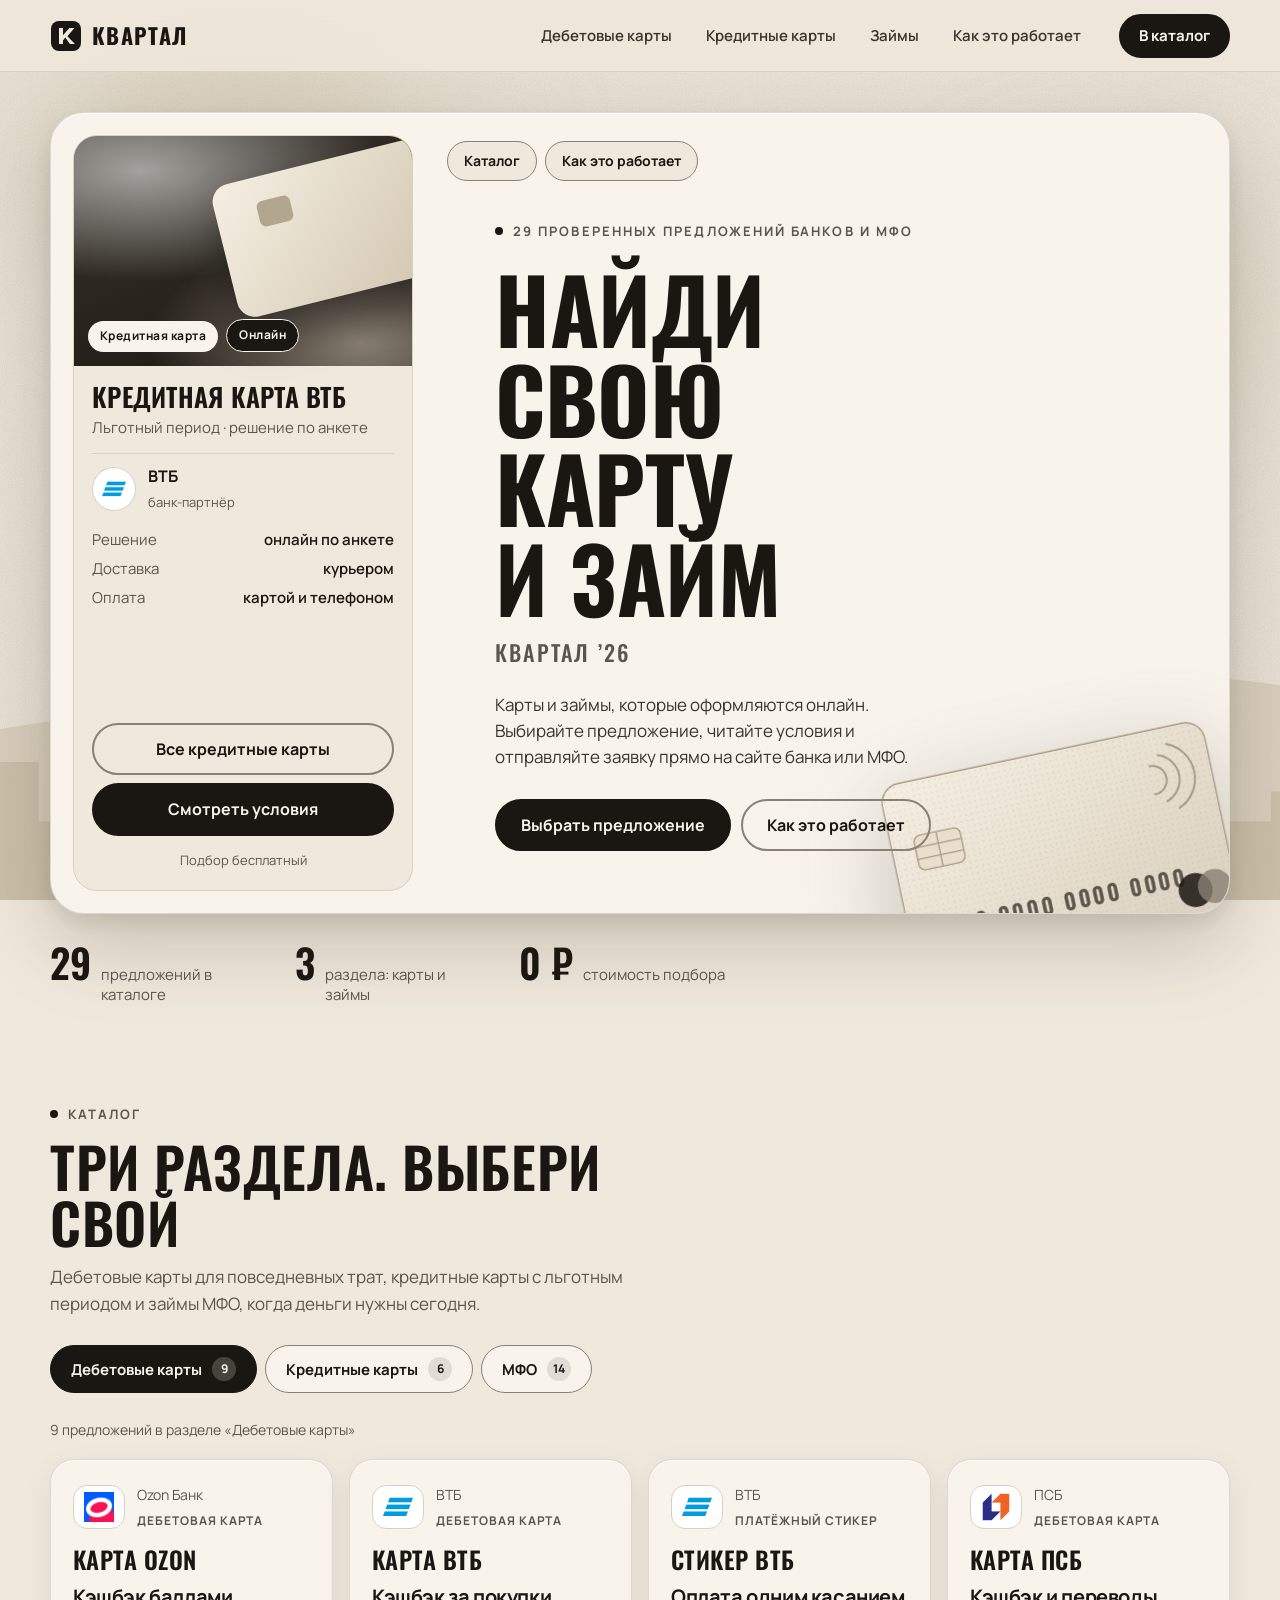
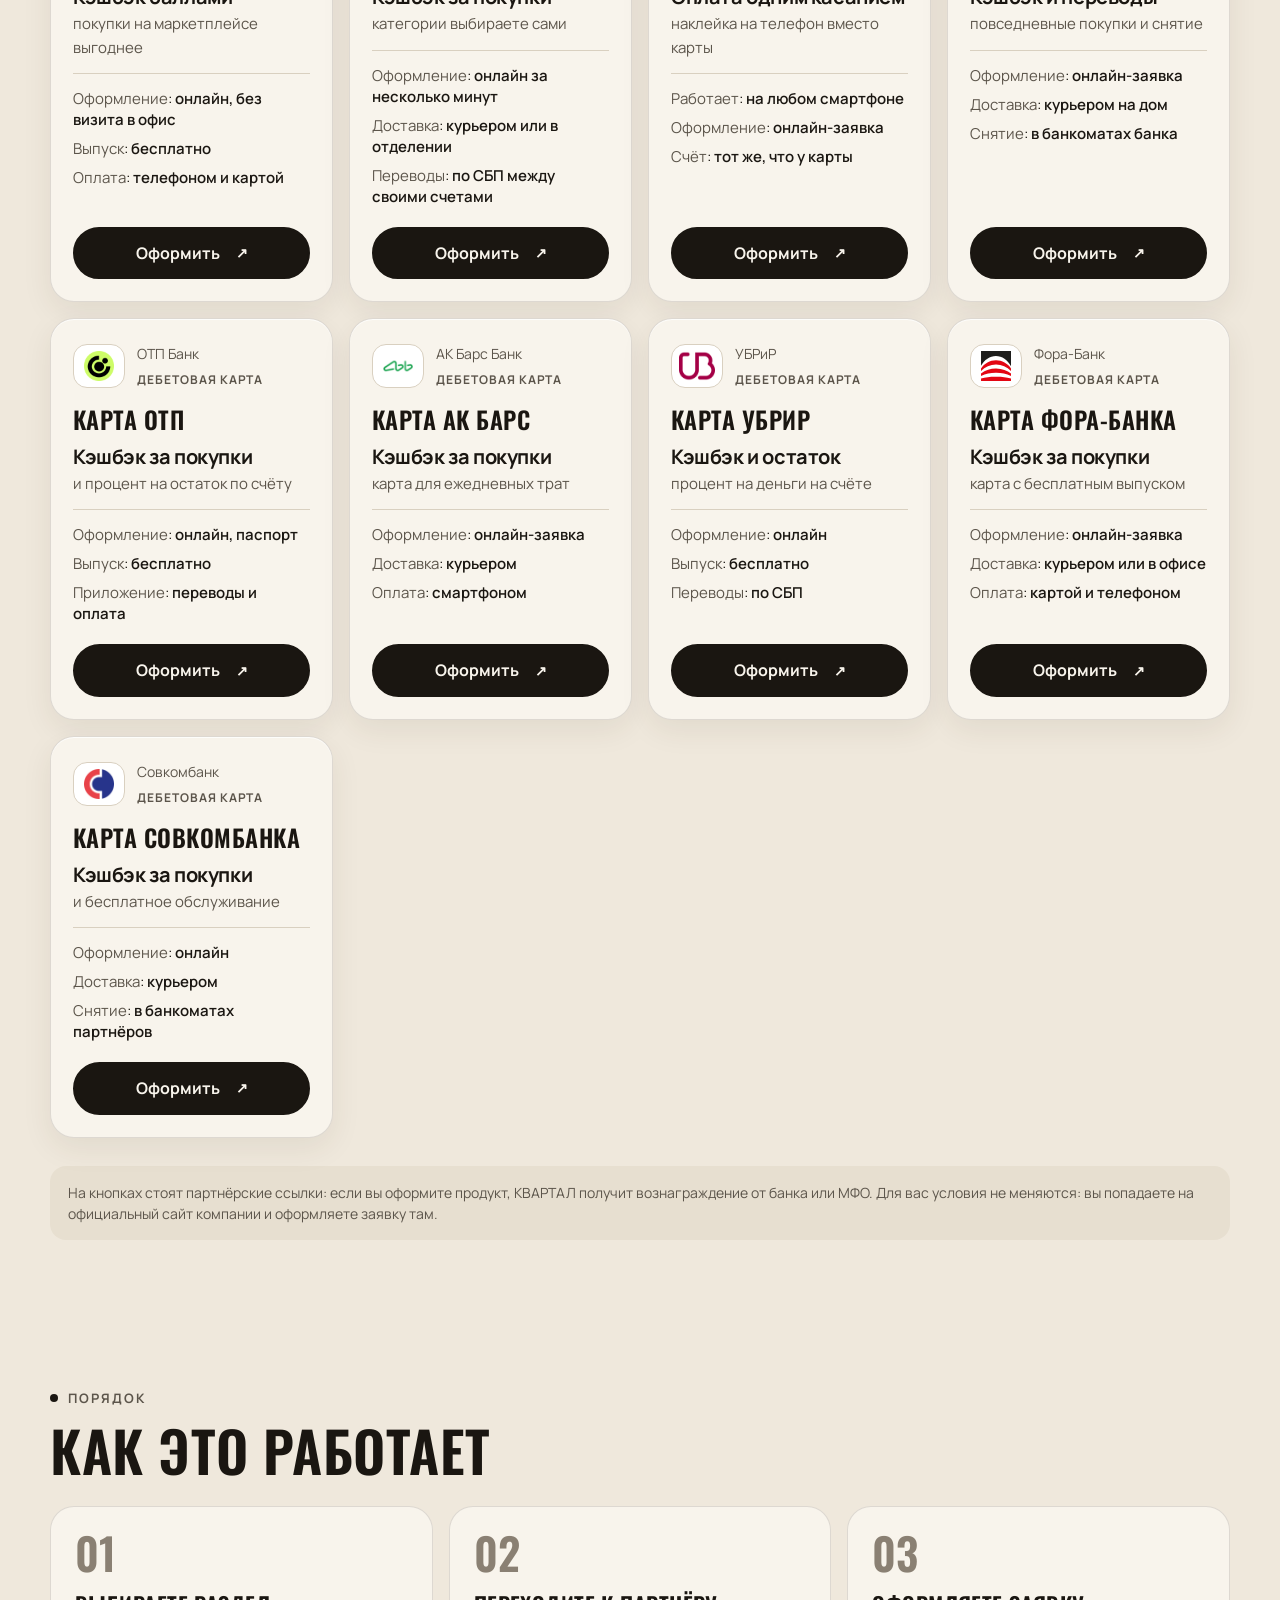
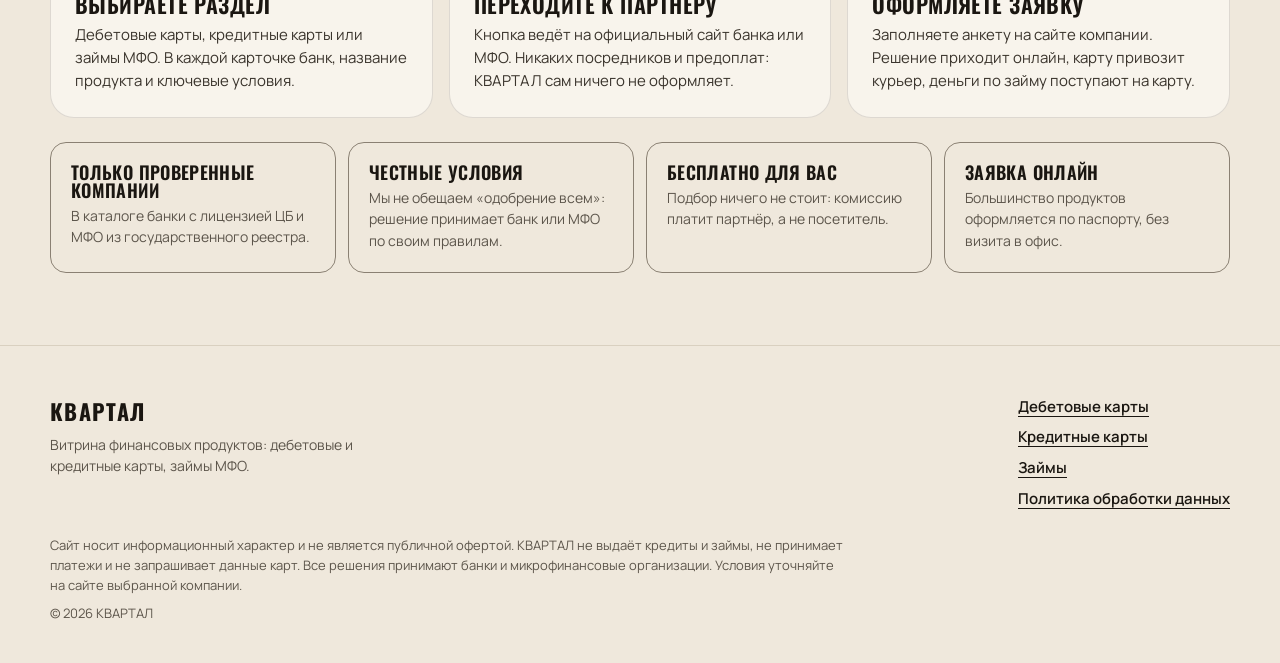
==== index.html @ abfdbe54 "КВАРТАЛ: витрина в бумажном стиле, превью Co-Authored-By: Claude Fable 5.1 <noreply@anthropic.com>" ====
<!DOCTYPE html>
<html lang="ru">
<head>
<meta charset="utf-8">
<meta name="viewport" content="width=device-width, initial-scale=1">
<title>КВАРТАЛ — дебетовые и кредитные карты, займы МФО онлайн</title>
<meta name="description" content="КВАРТАЛ — витрина проверенных предложений банков и МФО: дебетовые и кредитные карты, займы онлайн. Заявка на сайте партнёра за несколько минут.">
<meta name="theme-color" content="#efe8dc">
<link rel="icon" href="favicon.svg" type="image/svg+xml">
<link rel="preconnect" href="https://fonts.googleapis.com">
<link rel="preconnect" href="https://fonts.gstatic.com" crossorigin>
<link rel="stylesheet" href="https://fonts.googleapis.com/css2?family=Oswald:wght@500;600;700&family=Manrope:wght@400;500;600;700&display=swap">
<link rel="stylesheet" href="css/style.css?v=20260922">
</head>
<body>

<a class="skip-link" href="#main">Перейти к каталогу предложений</a>

<!-- Декоративный фон: бумага, размытые пятна туши и силуэт города.
     Для скринридера это ничто — aria-hidden, клики сквозь него. -->
<div class="scene" aria-hidden="true">
  <div class="scene__wash scene__wash--a"></div>
  <div class="scene__wash scene__wash--b"></div>
  <div class="scene__wash scene__wash--c"></div>
  <svg class="scene__city" viewBox="0 0 1600 420" preserveAspectRatio="xMidYMax slice" focusable="false" aria-hidden="true">
    <g class="scene__far">
      <path d="M0 300 C120 230 220 250 330 210 C420 180 470 240 560 220 C650 200 700 150 800 170 C900 190 960 230 1060 200 C1160 170 1230 220 1330 200 C1430 180 1500 230 1600 210 L1600 420 L0 420 Z"/>
    </g>
    <g class="scene__near">
      <path d="M0 420 L0 330 L60 330 L60 300 L110 300 L110 340 L150 340 L150 280 L190 280 L190 340 L240 340 L240 310 L300 310 L300 250 L320 235 L340 250 L340 340 L400 340 L400 320 L470 320 L470 290 L520 290 L520 340 L580 340 L580 270 L600 270 L600 250 L620 250 L620 270 L640 270 L640 340 L700 340 L700 300 L760 300 L760 330 L820 330 L820 220 L850 200 L880 220 L880 330 L940 330 L940 290 L990 290 L990 340 L1050 340 L1050 310 L1110 310 L1110 260 L1150 260 L1150 340 L1210 340 L1210 300 L1280 300 L1280 330 L1340 330 L1340 280 L1360 265 L1380 280 L1380 340 L1440 340 L1440 310 L1500 310 L1500 340 L1560 340 L1560 320 L1600 320 L1600 420 Z"/>
    </g>
    <g class="scene__birds" fill="none" stroke-width="2.5" stroke-linecap="round">
      <path d="M1210 70 q10 -10 20 0 q10 -10 20 0"/>
      <path d="M1260 92 q8 -8 16 0 q8 -8 16 0"/>
      <path d="M1170 110 q7 -7 14 0 q7 -7 14 0"/>
      <path d="M300 80 q9 -9 18 0 q9 -9 18 0"/>
      <path d="M345 100 q7 -7 14 0 q7 -7 14 0"/>
    </g>
  </svg>
</div>

<header class="head">
  <div class="wrap head__in">
    <a class="brand" href="index.html" aria-label="КВАРТАЛ — на главную">
      <span class="brand__mark" aria-hidden="true">
        <svg viewBox="0 0 32 32" width="32" height="32" focusable="false" aria-hidden="true">
          <rect x="1" y="1" width="30" height="30" rx="8" fill="#1a1611"/>
          <path d="M9 8h4v7.2L19.4 8h5l-7 8.2L25 24h-5.1l-4.6-6.4L13 20.4V24H9z" fill="#efe8dc"/>
        </svg>
      </span>
      <span class="brand__word">КВАРТАЛ</span>
    </a>

    <nav class="head__nav" aria-label="Основная навигация">
      <ul role="list">
        <li><a href="#catalog" data-jump="debit">Дебетовые карты</a></li>
        <li><a href="#catalog" data-jump="credit">Кредитные карты</a></li>
        <li><a href="#catalog" data-jump="mfo">Займы</a></li>
        <li><a href="#how">Как это работает</a></li>
      </ul>
    </nav>

    <a class="btn btn--sm head__cta" href="#catalog">В каталог</a>
  </div>
</header>

<main id="main" tabindex="-1">

  <!-- ─────────────────────────── первый экран: «экран устройства» ─────────────────────────── -->
  <section class="hero" aria-labelledby="hero-title">
    <div class="wrap">
      <div class="device">

        <!-- Левая колонка: избранное предложение -->
        <aside class="tile" aria-labelledby="tile-title">
          <div class="tile__art" aria-hidden="true">
            <span class="tile__chip">Кредитная карта</span>
            <span class="tile__chip tile__chip--soft">Онлайн</span>
          </div>
          <div class="tile__body">
            <h2 id="tile-title" class="tile__title">Кредитная карта ВТБ</h2>
            <p class="tile__when">Льготный период · решение по анкете</p>

            <div class="tile__who">
              <span class="tile__logo"><img src="img/logos/vtb.png" alt="" width="36" height="28"></span>
              <span><span class="tile__name">ВТБ</span><br><span class="tile__role">банк-партнёр</span></span>
            </div>

            <dl class="tile__meta">
              <div><dt>Решение</dt><dd>онлайн по анкете</dd></div>
              <div><dt>Доставка</dt><dd>курьером</dd></div>
              <div><dt>Оплата</dt><dd>картой и телефоном</dd></div>
            </dl>

            <p class="tile__act">
              <a class="btn btn--ghost btn--block" href="#catalog" data-jump="credit">Все кредитные карты</a>
              <a class="btn btn--block" href="#catalog" data-jump="credit">Смотреть условия <span class="vh">кредитной карты ВТБ в каталоге</span></a>
            </p>
            <p class="tile__free">Подбор бесплатный</p>
          </div>
        </aside>

        <!-- Правая часть: заголовок и кнопки -->
        <div class="stage">
          <nav class="pills" aria-label="Разделы">
            <ul role="list">
              <li><a class="pill" href="#catalog">Каталог</a></li>
              <li><a class="pill" href="#how">Как это работает</a></li>
            </ul>
          </nav>

          <div class="stage__text">
            <p class="eyebrow"><span class="dot" aria-hidden="true"></span>29 проверенных предложений банков и МФО</p>
            <h1 id="hero-title">Найди свою<br>карту<br>и займ</h1>
            <p class="stage__brand" aria-hidden="true">КВАРТАЛ&nbsp;’26</p>
            <p class="stage__lead">Карты и займы, которые оформляются онлайн. Выбирайте предложение,
               читайте условия и отправляйте заявку прямо на сайте банка или МФО.</p>
            <p class="stage__act">
              <a class="btn" href="#catalog">Выбрать предложение</a>
              <a class="btn btn--ghost" href="#how">Как это работает</a>
            </p>
          </div>

          <!-- Большая карта, как мяч на референсе: чисто декорация -->
          <svg class="stage__card" viewBox="0 0 520 330" focusable="false" aria-hidden="true">
            <defs>
              <linearGradient id="cg" x1="0" y1="0" x2="1" y2="1">
                <stop offset="0" stop-color="#f6efe2"/>
                <stop offset="1" stop-color="#d9cfbd"/>
              </linearGradient>
              <pattern id="dots" width="9" height="9" patternUnits="userSpaceOnUse">
                <circle cx="4.5" cy="4.5" r="1.05" fill="#b3a68e" opacity=".55"/>
              </pattern>
            </defs>
            <rect x="8" y="8" width="504" height="314" rx="30" fill="url(#cg)" stroke="#a89b85" stroke-width="2"/>
            <rect x="8" y="8" width="504" height="314" rx="30" fill="url(#dots)"/>
            <rect x="44" y="92" width="72" height="54" rx="10" fill="#e9dfcc" stroke="#a89b85" stroke-width="2"/>
            <path d="M44 110h72M44 128h72M80 92v54" stroke="#a89b85" stroke-width="2"/>
            <path d="M420 62 a22 22 0 0 1 0 44 M436 48 a38 38 0 0 1 0 72 M452 34 a54 54 0 0 1 0 100" fill="none" stroke="#a89b85" stroke-width="3" stroke-linecap="round"/>
            <text x="44" y="252" font-family="Oswald, Impact, sans-serif" font-weight="600" font-size="34" letter-spacing="4" fill="#5c554b">0000  0000  0000  0000</text>
            <text x="44" y="292" font-family="Manrope, Arial, sans-serif" font-weight="600" font-size="15" letter-spacing="3" fill="#7a6f5e">КВАРТАЛ · 2026</text>
            <circle cx="450" cy="262" r="26" fill="#1a1611" opacity=".85"/>
            <circle cx="480" cy="262" r="26" fill="#8a8073" opacity=".8"/>
          </svg>
        </div>
      </div>

      <ul class="hero__stats" role="list">
        <li><b>29</b><span>предложений в каталоге</span></li>
        <li><b>3</b><span>раздела: карты и займы</span></li>
        <li><b>0 ₽</b><span>стоимость подбора</span></li>
      </ul>
    </div>
  </section>

  <!-- ─────────────────────────── каталог ─────────────────────────── -->
  <section class="catalog" id="catalog" aria-labelledby="catalog-title" tabindex="-1">
    <div class="wrap">
      <div class="sec-head">
        <p class="eyebrow"><span class="dot" aria-hidden="true"></span>Каталог</p>
        <h2 id="catalog-title">Три раздела. Выбери свой</h2>
        <p class="sec-head__lead">Дебетовые карты для повседневных трат, кредитные карты
           с льготным периодом и займы МФО, когда деньги нужны сегодня.</p>
      </div>

      <!-- Вкладки и панели рисует js/catalog.js из data.js. -->
      <div class="tabs" id="tabs" role="tablist" aria-label="Категории предложений"></div>
      <div id="panels"></div>

      <p class="disclosure">На кнопках стоят партнёрские ссылки: если вы оформите продукт,
         КВАРТАЛ получит вознаграждение от банка или МФО. Для вас условия не меняются:
         вы попадаете на официальный сайт компании и оформляете заявку там.</p>
    </div>
  </section>

  <!-- ─────────────────────────── как это работает ─────────────────────────── -->
  <section class="how" id="how" aria-labelledby="how-title">
    <div class="wrap">
      <div class="sec-head">
        <p class="eyebrow"><span class="dot" aria-hidden="true"></span>Порядок</p>
        <h2 id="how-title">Как это работает</h2>
      </div>

      <ol class="steps" role="list">
        <li class="step">
          <span class="step__n" aria-hidden="true">01</span>
          <h3>Выбираете раздел</h3>
          <p>Дебетовые карты, кредитные карты или займы МФО. В каждой карточке банк,
             название продукта и ключевые условия.</p>
        </li>
        <li class="step">
          <span class="step__n" aria-hidden="true">02</span>
          <h3>Переходите к партнёру</h3>
          <p>Кнопка ведёт на официальный сайт банка или МФО. Никаких посредников
             и предоплат: КВАРТАЛ сам ничего не оформляет.</p>
        </li>
        <li class="step">
          <span class="step__n" aria-hidden="true">03</span>
          <h3>Оформляете заявку</h3>
          <p>Заполняете анкету на сайте компании. Решение приходит онлайн,
             карту привозит курьер, деньги по займу поступают на карту.</p>
        </li>
      </ol>

      <ul class="pluses" role="list">
        <li class="plus">
          <h3>Только проверенные компании</h3>
          <p>В каталоге банки с лицензией ЦБ и МФО из государственного реестра.</p>
        </li>
        <li class="plus">
          <h3>Честные условия</h3>
          <p>Мы не обещаем «одобрение всем»: решение принимает банк или МФО по своим правилам.</p>
        </li>
        <li class="plus">
          <h3>Бесплатно для вас</h3>
          <p>Подбор ничего не стоит: комиссию платит партнёр, а не посетитель.</p>
        </li>
        <li class="plus">
          <h3>Заявка онлайн</h3>
          <p>Большинство продуктов оформляется по паспорту, без визита в офис.</p>
        </li>
      </ul>
    </div>
  </section>

</main>

<footer class="foot">
  <div class="wrap foot__in">
    <div class="foot__brand">
      <span class="brand__word">КВАРТАЛ</span>
      <p>Витрина финансовых продуктов: дебетовые и кредитные карты, займы МФО.</p>
    </div>

    <nav class="foot__nav" aria-label="Разделы сайта">
      <ul role="list">
        <li><a href="#catalog" data-jump="debit">Дебетовые карты</a></li>
        <li><a href="#catalog" data-jump="credit">Кредитные карты</a></li>
        <li><a href="#catalog" data-jump="mfo">Займы</a></li>
        <li><a href="privacy.html">Политика обработки данных</a></li>
      </ul>
    </nav>

    <p class="foot__legal">Сайт носит информационный характер и не является публичной офертой.
       КВАРТАЛ не выдаёт кредиты и займы, не принимает платежи и не запрашивает
       данные карт. Все решения принимают банки и микрофинансовые организации.
       Условия уточняйте на сайте выбранной компании.
       <span class="foot__year">© <span id="year">2026</span> КВАРТАЛ</span></p>
  </div>
</footer>

<script src="data.php"></script>
<script>if(typeof OFFERS==="undefined"){document.write('<script src="data.js?v=20260922"><\/script>');}</script>
<script src="js/catalog.js?v=20260922"></script>
<script src="js/app.js?v=20260922"></script>
</body>
</html>
---- css/style.css ----
/* ═══════════════════════════════════════════════════════════════════════
   КВАРТАЛ — витрина финансовых продуктов в «бумажном» стиле.

   Идея: тёплая бумага, размытые пятна туши и силуэт города на фоне, а
   поверх — светлый «экран устройства» с крупным плакатным заголовком.
   Цвета только двух семейств: тушь (--ink) и бумага (--paper). Все
   вторичные тексты не светлее --ink-2 (6,0:1 на бумаге), рамки и
   контуры не светлее --line-strong (3,2:1).
   ═══════════════════════════════════════════════════════════════════════ */

:root {
  --paper:       #efe8dc;   /* фон страницы */
  --paper-2:     #f8f4ec;   /* экран устройства, карточки */
  --paper-3:     #e7dfd0;   /* подложки, невыбранные вкладки */
  --ink:         #1a1611;   /* текст и заливка кнопок, 14,8:1 */
  --ink-2:       #5c554b;   /* вторичный текст, 6,0:1 на бумаге */
  --ink-3:       #3a342c;   /* текст на светлой подложке экрана */
  --line:        #d9d0c0;   /* тонкие декоративные линии */
  --line-strong: #8a8073;   /* рамки элементов управления, 3,2:1 */
  --wash:        #b8a98d;   /* цвет туши для фона */
  --focus:       #1a1611;

  --r-xl: 34px;
  --r-lg: 24px;
  --r-md: 16px;
  --r-pill: 999px;

  --head-h: 72px;

  --sans: "Manrope", -apple-system, BlinkMacSystemFont, "Segoe UI", Arial, sans-serif;
  --head: "Oswald", "Arial Narrow", Impact, sans-serif;
}

*, *::before, *::after { box-sizing: border-box; }
[hidden] { display: none !important; }

html { scroll-behavior: smooth; -webkit-text-size-adjust: 100%; }

body {
  margin: 0;
  font-family: var(--sans);
  font-size: 16px;
  line-height: 1.55;
  color: var(--ink);
  background: var(--paper);
  overflow-x: hidden;
}

h1, h2, h3, p, ul, ol, dl { margin: 0; }
img { display: block; max-width: 100%; }
a { color: inherit; }

h1, h2, h3 { font-family: var(--head); text-transform: uppercase; line-height: 1; }
h2 { font-size: clamp(34px, 5vw, 56px); font-weight: 600; letter-spacing: .01em; }
h3 { font-size: 22px; font-weight: 600; letter-spacing: .02em; }

.wrap { width: min(1180px, 100% - 32px); margin-inline: auto; }

/* ── служебное ────────────────────────────────────────────────────── */
.vh {
  position: absolute !important; width: 1px; height: 1px; margin: -1px;
  padding: 0; overflow: hidden; clip: rect(0 0 0 0); white-space: nowrap; border: 0;
}
.skip-link {
  position: fixed; top: -100px; left: 16px; z-index: 100;
  padding: 12px 18px; background: var(--ink); color: var(--paper);
  border-radius: var(--r-md); font-weight: 600; text-decoration: none;
}
.skip-link:focus { top: 12px; }

:focus-visible { outline: 3px solid var(--focus); outline-offset: 3px; }
#main:focus, #catalog:focus { outline: none; }

/* ── фон: бумага, тушь, город ───────────────────────────────────── */
.scene {
  position: fixed; inset: 0; z-index: -1; pointer-events: none; overflow: hidden;
  background:
    /* зерно бумаги */
    url("data:image/svg+xml,%3Csvg xmlns='http://www.w3.org/2000/svg' width='180' height='180'%3E%3Cfilter id='n'%3E%3CfeTurbulence type='fractalNoise' baseFrequency='.9' numOctaves='2' stitchTiles='stitch'/%3E%3CfeColorMatrix values='0 0 0 0 .3 0 0 0 0 .25 0 0 0 0 .18 0 0 0 .18 0'/%3E%3C/filter%3E%3Crect width='100%25' height='100%25' filter='url(%23n)'/%3E%3C/svg%3E"),
    var(--paper);
}
.scene__wash {
  position: absolute; border-radius: 50%; filter: blur(70px); opacity: .5;
  background: radial-gradient(closest-side, var(--wash), transparent 72%);
}
.scene__wash--a { width: 62vw; height: 40vw; left: -12vw; top: -8vw; }
.scene__wash--b { width: 46vw; height: 36vw; right: -10vw; top: 6vw; opacity: .42; }
.scene__wash--c { width: 70vw; height: 30vw; left: 20vw; bottom: -4vw; opacity: .36; }
.scene__city { position: absolute; left: 0; right: 0; bottom: 0; width: 100%; height: 46vh; min-height: 260px; }
.scene__far  { fill: #d3c8b4; opacity: .75; }
.scene__near { fill: #bfb39c; opacity: .55; }
.scene__birds { stroke: #8a7f6c; opacity: .8; }

/* ── шапка ─────────────────────────────────────────────────────────── */
.head {
  position: sticky; top: 0; z-index: 20; height: var(--head-h);
  background: rgba(239, 232, 220, .82);
  backdrop-filter: blur(14px); -webkit-backdrop-filter: blur(14px);
  border-bottom: 1px solid var(--line);
}
.head__in { height: 100%; display: flex; align-items: center; gap: 24px; }
.brand { display: inline-flex; align-items: center; gap: 10px; text-decoration: none; }
.brand__mark svg { display: block; }
.brand__word { font-family: var(--head); font-weight: 700; font-size: 22px; letter-spacing: .06em; text-transform: uppercase; }

.head__nav { margin-left: auto; }
.head__nav ul { list-style: none; margin: 0; padding: 0; display: flex; gap: 6px; }
.head__nav a {
  display: inline-block; padding: 10px 14px; min-height: 44px;
  text-decoration: none; font-weight: 600; font-size: 15px; color: var(--ink-3);
  border-radius: var(--r-pill);
}
.head__nav a:hover { color: var(--ink); background: rgba(26, 22, 17, .07); text-decoration: underline; text-underline-offset: 4px; }
@media (max-width: 900px) { .head__nav { display: none; } }

/* ── кнопки ────────────────────────────────────────────────────────── */
.btn {
  display: inline-flex; align-items: center; justify-content: center; gap: 8px;
  min-height: 52px; padding: 12px 24px; border-radius: var(--r-pill);
  background: var(--ink); color: var(--paper-2); border: 2px solid var(--ink);
  font: inherit; font-weight: 700; font-size: 16px; text-decoration: none; cursor: pointer;
  transition: transform .15s ease, background .15s ease;
}
.btn:hover { background: #2c261e; transform: translateY(-1px); }
.btn:active { transform: none; }
.btn--sm { min-height: 44px; padding: 8px 18px; font-size: 15px; }
.btn--ghost { background: transparent; color: var(--ink); border-color: var(--line-strong); }
.btn--ghost:hover { background: rgba(26, 22, 17, .07); border-color: var(--ink); }
.btn--block { width: 100%; }
.head__cta { margin-left: auto; }
@media (min-width: 901px) { .head__cta { margin-left: 0; } }
.ext { font-size: .9em; }

/* ── бирки ─────────────────────────────────────────────────────────── */
.eyebrow {
  display: inline-flex; align-items: center; gap: 10px;
  font-size: 13px; font-weight: 700; letter-spacing: .16em; text-transform: uppercase; color: var(--ink-2);
}
.dot { width: 8px; height: 8px; border-radius: 50%; background: var(--ink); }

/* ── первый экран ──────────────────────────────────────────────────── */
.hero { padding: 40px 0 24px; }

.device {
  position: relative;
  display: grid; grid-template-columns: minmax(280px, 340px) 1fr; gap: 28px;
  padding: 22px; border-radius: var(--r-xl);
  background: var(--paper-2);
  border: 1px solid rgba(26, 22, 17, .12);
  box-shadow:
    0 1px 0 rgba(255, 255, 255, .8) inset,
    0 30px 80px rgba(60, 48, 30, .22),
    0 8px 20px rgba(60, 48, 30, .10);
  overflow: hidden;
}

/* избранное предложение */
.tile {
  display: flex; flex-direction: column;
  border-radius: var(--r-lg); overflow: hidden;
  background: var(--paper); border: 1px solid var(--line);
}
.tile__art {
  position: relative; min-height: 230px; padding: 14px;
  display: flex; align-items: flex-end; gap: 8px; flex-wrap: wrap;
  background:
    radial-gradient(120% 80% at 20% 15%, rgba(255, 255, 255, .55), transparent 60%),
    radial-gradient(90% 70% at 85% 90%, #8a8073, transparent 70%),
    linear-gradient(160deg, #3a342c, #1a1611);
}
.tile__art::before {
  /* стилизованная карта под углом */
  content: ""; position: absolute; right: -30px; top: 24px; width: 220px; height: 136px;
  border-radius: 18px; transform: rotate(-14deg);
  background: linear-gradient(135deg, #f6efe2, #cfc4ae);
  box-shadow: 0 24px 40px rgba(0, 0, 0, .35);
}
.tile__art::after {
  content: ""; position: absolute; right: 120px; top: 62px; width: 34px; height: 26px;
  border-radius: 6px; transform: rotate(-14deg); background: #b3a68e;
}
.tile__chip {
  position: relative; z-index: 1;
  padding: 6px 12px; border-radius: var(--r-pill);
  background: var(--paper-2); color: var(--ink); font-size: 12px; font-weight: 700; letter-spacing: .04em;
}
.tile__chip--soft { background: var(--ink); color: var(--paper-2); border: 1px solid var(--paper-2); }

.tile__body { display: flex; flex-direction: column; gap: 14px; padding: 18px 18px 20px; flex: 1; }
.tile__title { font-size: 26px; font-weight: 600; letter-spacing: .01em; }
.tile__when { color: var(--ink-2); font-size: 15px; margin-top: -8px; }
.tile__who { display: flex; align-items: center; gap: 12px; padding-top: 10px; border-top: 1px solid var(--line); }
.tile__logo {
  display: inline-flex; align-items: center; justify-content: center;
  width: 44px; height: 44px; border-radius: 50%; background: #fff; border: 1px solid var(--line);
}
.tile__logo img { max-width: 30px; max-height: 24px; object-fit: contain; }
.tile__name { font-weight: 700; }
.tile__role { color: var(--ink-2); font-size: 13px; }
.tile__meta { display: grid; gap: 6px; font-size: 15px; }
.tile__meta div { display: flex; gap: 10px; justify-content: space-between; }
.tile__meta dt { color: var(--ink-2); }
.tile__meta dd { margin: 0; font-weight: 600; text-align: right; }
.tile__act { display: grid; gap: 8px; margin-top: auto; }
.tile__free { text-align: center; font-size: 13px; color: var(--ink-2); }

/* сцена справа */
.stage { position: relative; display: flex; flex-direction: column; min-height: 520px; padding: 6px 6px 0; }
.pills ul { list-style: none; margin: 0; padding: 0; display: flex; gap: 8px; flex-wrap: wrap; }
.pill {
  display: inline-flex; align-items: center; min-height: 40px; padding: 8px 16px;
  border-radius: var(--r-pill); border: 1px solid var(--line-strong);
  background: var(--paper); text-decoration: none; font-size: 14px; font-weight: 700; color: var(--ink);
}
.pill:hover { background: var(--ink); color: var(--paper-2); border-color: var(--ink); }

.stage__text { position: relative; z-index: 2; max-width: 560px; padding: 36px 0 40px clamp(0px, 4vw, 48px); }
.stage__text .eyebrow { margin-bottom: 22px; }
h1 {
  font-size: clamp(52px, 7vw, 96px); font-weight: 700; letter-spacing: -.005em; line-height: 1;
  overflow-wrap: anywhere;
}
.stage__brand { margin-top: 14px; font-family: var(--head); font-weight: 500; font-size: 22px; letter-spacing: .1em; color: var(--ink-2); }
.stage__lead { margin-top: 22px; max-width: 440px; color: var(--ink-3); font-size: 17px; }
.stage__act { display: flex; gap: 10px; flex-wrap: wrap; margin-top: 28px; }

.stage__card {
  position: absolute; z-index: 1; right: -24px; bottom: -70px;
  width: clamp(340px, 44%, 520px); height: auto;
  transform: rotate(-12deg);
  filter: drop-shadow(0 30px 50px rgba(60, 48, 30, .28));
}

/* цифры под экраном */
.hero__stats { list-style: none; margin: 28px 0 0; padding: 0; display: flex; gap: 28px 44px; flex-wrap: wrap; }
.hero__stats li { display: flex; align-items: baseline; gap: 10px; }
.hero__stats b { font-family: var(--head); font-size: 40px; font-weight: 600; line-height: 1; }
.hero__stats span { color: var(--ink-2); font-size: 15px; max-width: 150px; line-height: 1.3; }

@media (max-width: 960px) {
  .device { grid-template-columns: 1fr; padding: 16px; }
  .tile { order: 2; }
  .stage { min-height: 0; padding-bottom: 36px; }
  .stage__text { padding-left: 0; padding-top: 24px; }
  .stage__card { position: relative; right: auto; bottom: auto; margin: 28px -10px -60px auto; width: 78%; }
}
@media (max-width: 560px) {
  .hero { padding-top: 20px; }
  .stage__act .btn { width: 100%; }
}

/* ── секции ────────────────────────────────────────────────────────── */
.sec-head { max-width: 640px; margin-bottom: 28px; }
.sec-head .eyebrow { margin-bottom: 14px; }
.sec-head__lead { margin-top: 14px; color: var(--ink-2); font-size: 17px; }

.catalog, .how { padding: 72px 0; scroll-margin-top: var(--head-h); }
#catalog { position: relative; }

/* ── вкладки ───────────────────────────────────────────────────────── */
.tabs { display: flex; gap: 8px; flex-wrap: wrap; margin-bottom: 26px; }
.tab {
  display: inline-flex; align-items: center; gap: 10px; min-height: 48px; padding: 10px 20px;
  border-radius: var(--r-pill); border: 1px solid var(--line-strong);
  background: var(--paper-2); color: var(--ink); font: inherit; font-weight: 700; font-size: 15px; cursor: pointer;
}
.tab:hover { background: var(--paper-3); }
.tab[aria-selected="true"] { background: var(--ink); color: var(--paper-2); border-color: var(--ink); }
.tab__n {
  display: inline-flex; align-items: center; justify-content: center; min-width: 24px; height: 24px; padding: 0 6px;
  border-radius: var(--r-pill); font-size: 12px; background: rgba(26, 22, 17, .1);
}
.tab[aria-selected="true"] .tab__n { background: rgba(248, 244, 236, .2); }
.panel__count { color: var(--ink-2); font-size: 14px; margin-bottom: 18px; }

/* ── карточки ──────────────────────────────────────────────────────── */
.cards { list-style: none; margin: 0; padding: 0; display: grid; gap: 16px; grid-template-columns: repeat(auto-fill, minmax(270px, 1fr)); }
.card {
  position: relative; display: flex; flex-direction: column;
  padding: 22px; border-radius: var(--r-lg);
  background: var(--paper-2); border: 1px solid rgba(26, 22, 17, .12);
  box-shadow: 0 1px 0 rgba(255, 255, 255, .8) inset, 0 10px 30px rgba(60, 48, 30, .08);
  transition: transform .18s ease, box-shadow .18s ease;
}
.card:hover { transform: translateY(-3px); box-shadow: 0 18px 40px rgba(60, 48, 30, .16); }
.card:focus-within { box-shadow: 0 0 0 3px var(--focus); }

.card__top { display: flex; align-items: center; gap: 12px; margin-bottom: 16px; }
.card__logo {
  display: inline-flex; align-items: center; justify-content: center; flex: none;
  width: 52px; height: 44px; border-radius: 14px; background: #fff; border: 1px solid var(--line);
}
.card__logo img { max-width: 38px; max-height: 30px; object-fit: contain; }
.card__logo--text { color: #fff; font-weight: 700; font-size: 17px; border: 0; }
.card__partner { font-size: 14px; color: var(--ink-2); }
.card__tag { font-size: 12px; font-weight: 700; letter-spacing: .08em; text-transform: uppercase; color: var(--ink-2); }
.card h3 { margin-bottom: 10px; font-size: 24px; }
.card__headline { font-size: 20px; font-weight: 700; letter-spacing: -.02em; }
.card__note { color: var(--ink-2); font-size: 15px; margin-bottom: 14px; }

.specs { list-style: none; margin: 0 0 20px; padding: 14px 0 0; border-top: 1px solid var(--line); display: grid; gap: 8px; }
.specs li { font-size: 15px; line-height: 1.4; }
.specs__k { color: var(--ink-2); }
.specs b { font-weight: 600; color: var(--ink); }

.card__go { margin-top: auto; }
.card__go .btn { width: 100%; }
.card__go .btn::after { content: ""; position: absolute; inset: 0; border-radius: var(--r-lg); }
.card__go .btn:focus-visible::after { display: none; }

.empty, .disclosure {
  color: var(--ink-2); font-size: 14px; line-height: 1.5;
  padding: 16px 18px; border-radius: var(--r-md); background: var(--paper-3);
}
.disclosure { margin-top: 28px; }

/* ── как это работает ──────────────────────────────────────────────── */
.steps { list-style: none; margin: 0 0 24px; padding: 0; display: grid; gap: 16px; grid-template-columns: repeat(auto-fit, minmax(240px, 1fr)); }
.step {
  padding: 24px; border-radius: var(--r-lg); background: var(--paper-2); border: 1px solid rgba(26, 22, 17, .12);
}
.step__n { display: block; font-family: var(--head); font-size: 44px; font-weight: 600; line-height: 1; color: var(--line-strong); margin-bottom: 18px; }
.step h3 { margin-bottom: 8px; }
.step p { color: var(--ink-3); font-size: 15px; }

.pluses { list-style: none; margin: 0; padding: 0; display: grid; gap: 12px; grid-template-columns: repeat(auto-fit, minmax(220px, 1fr)); }
.plus { padding: 20px; border-radius: var(--r-md); border: 1px solid var(--line-strong); }
.plus h3 { font-size: 18px; margin-bottom: 6px; }
.plus p { color: var(--ink-2); font-size: 14px; }

/* ── подвал ────────────────────────────────────────────────────────── */
.foot { padding: 48px 0 40px; border-top: 1px solid var(--line); background: rgba(239, 232, 220, .7); }
.foot__in { display: grid; gap: 24px 40px; grid-template-columns: 1fr auto; }
.foot__brand p { color: var(--ink-2); font-size: 14px; margin-top: 6px; max-width: 360px; }
.foot__nav ul { list-style: none; margin: 0; padding: 0; display: grid; gap: 6px; }
.foot__nav a { font-size: 15px; font-weight: 600; text-decoration: underline; text-underline-offset: 4px; }
.foot__legal { grid-column: 1 / -1; color: var(--ink-2); font-size: 13px; max-width: 800px; }
.foot__year { display: block; margin-top: 8px; }
@media (max-width: 700px) { .foot__in { grid-template-columns: 1fr; } }

/* ── движение ──────────────────────────────────────────────────────── */
@media (prefers-reduced-motion: reduce) {
  html { scroll-behavior: auto; }
  *, *::before, *::after { transition: none !important; animation: none !important; }
  .card:hover, .btn:hover { transform: none; }
}
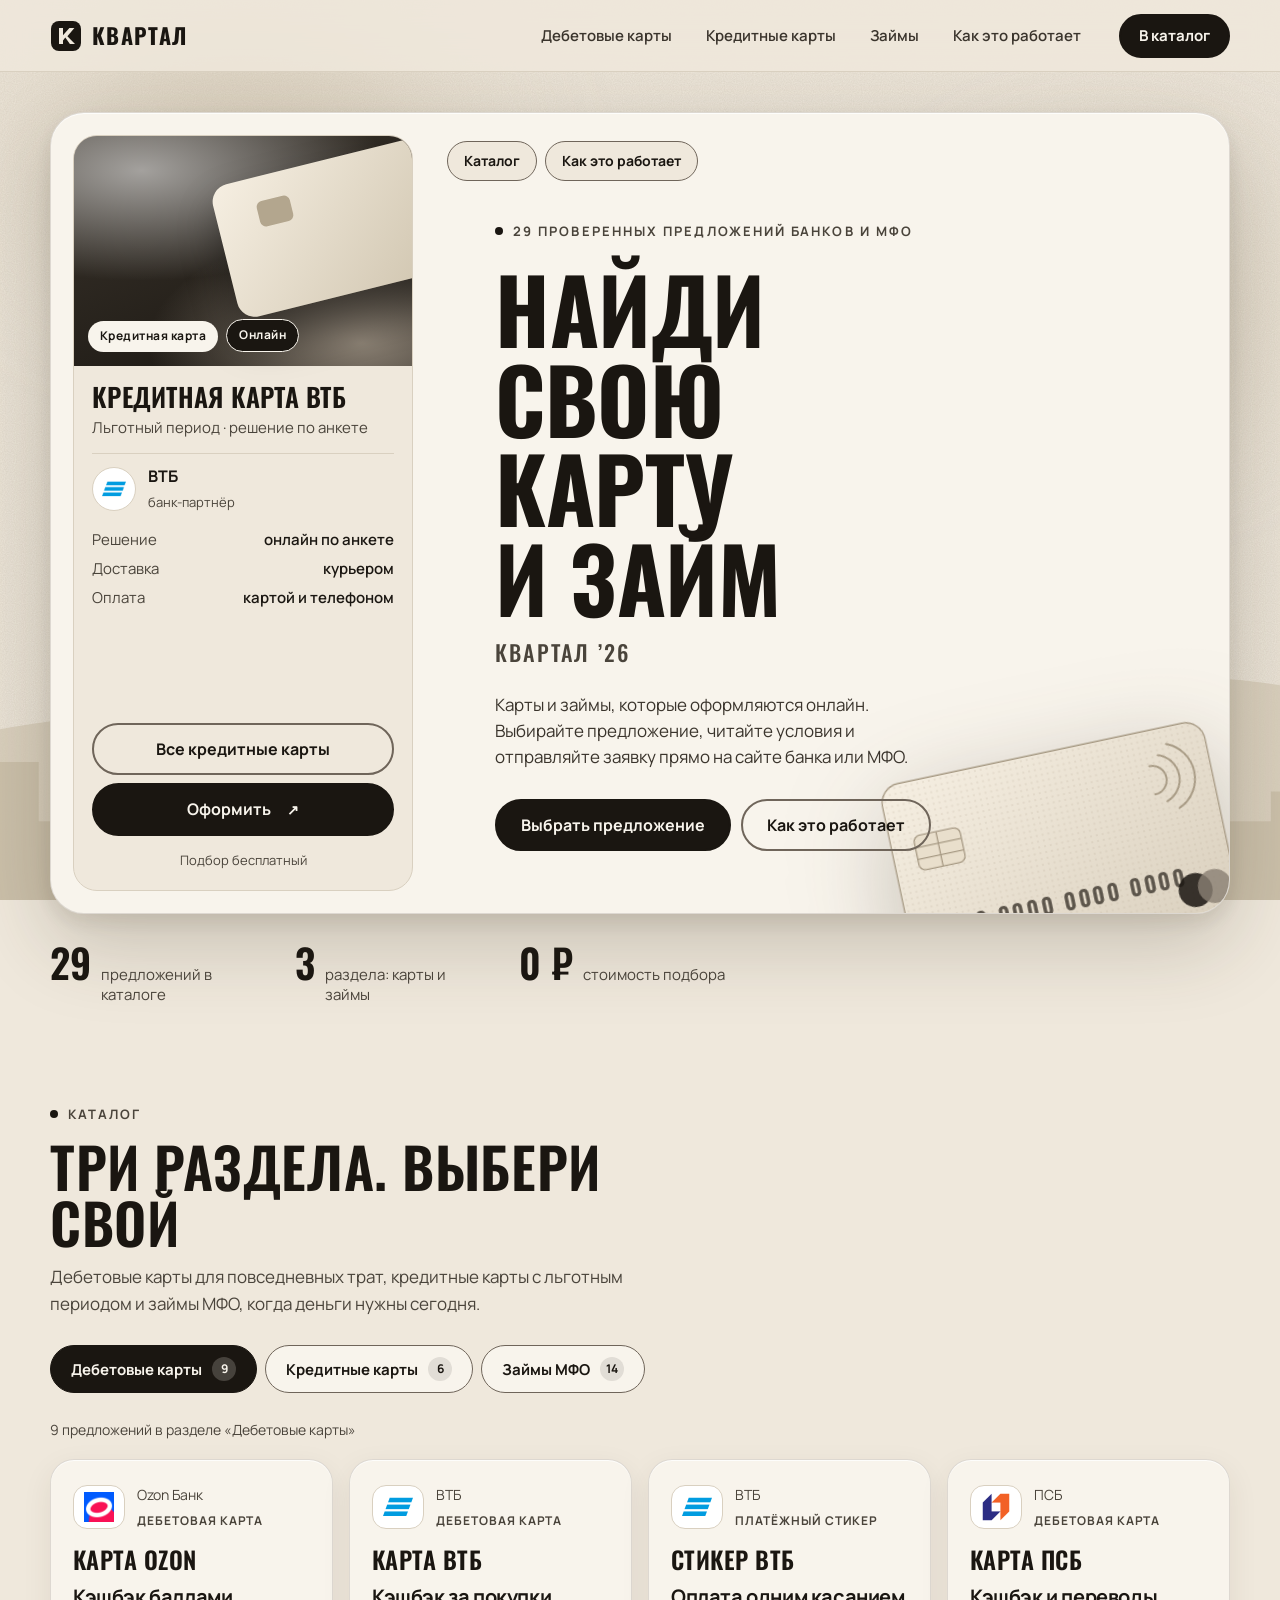
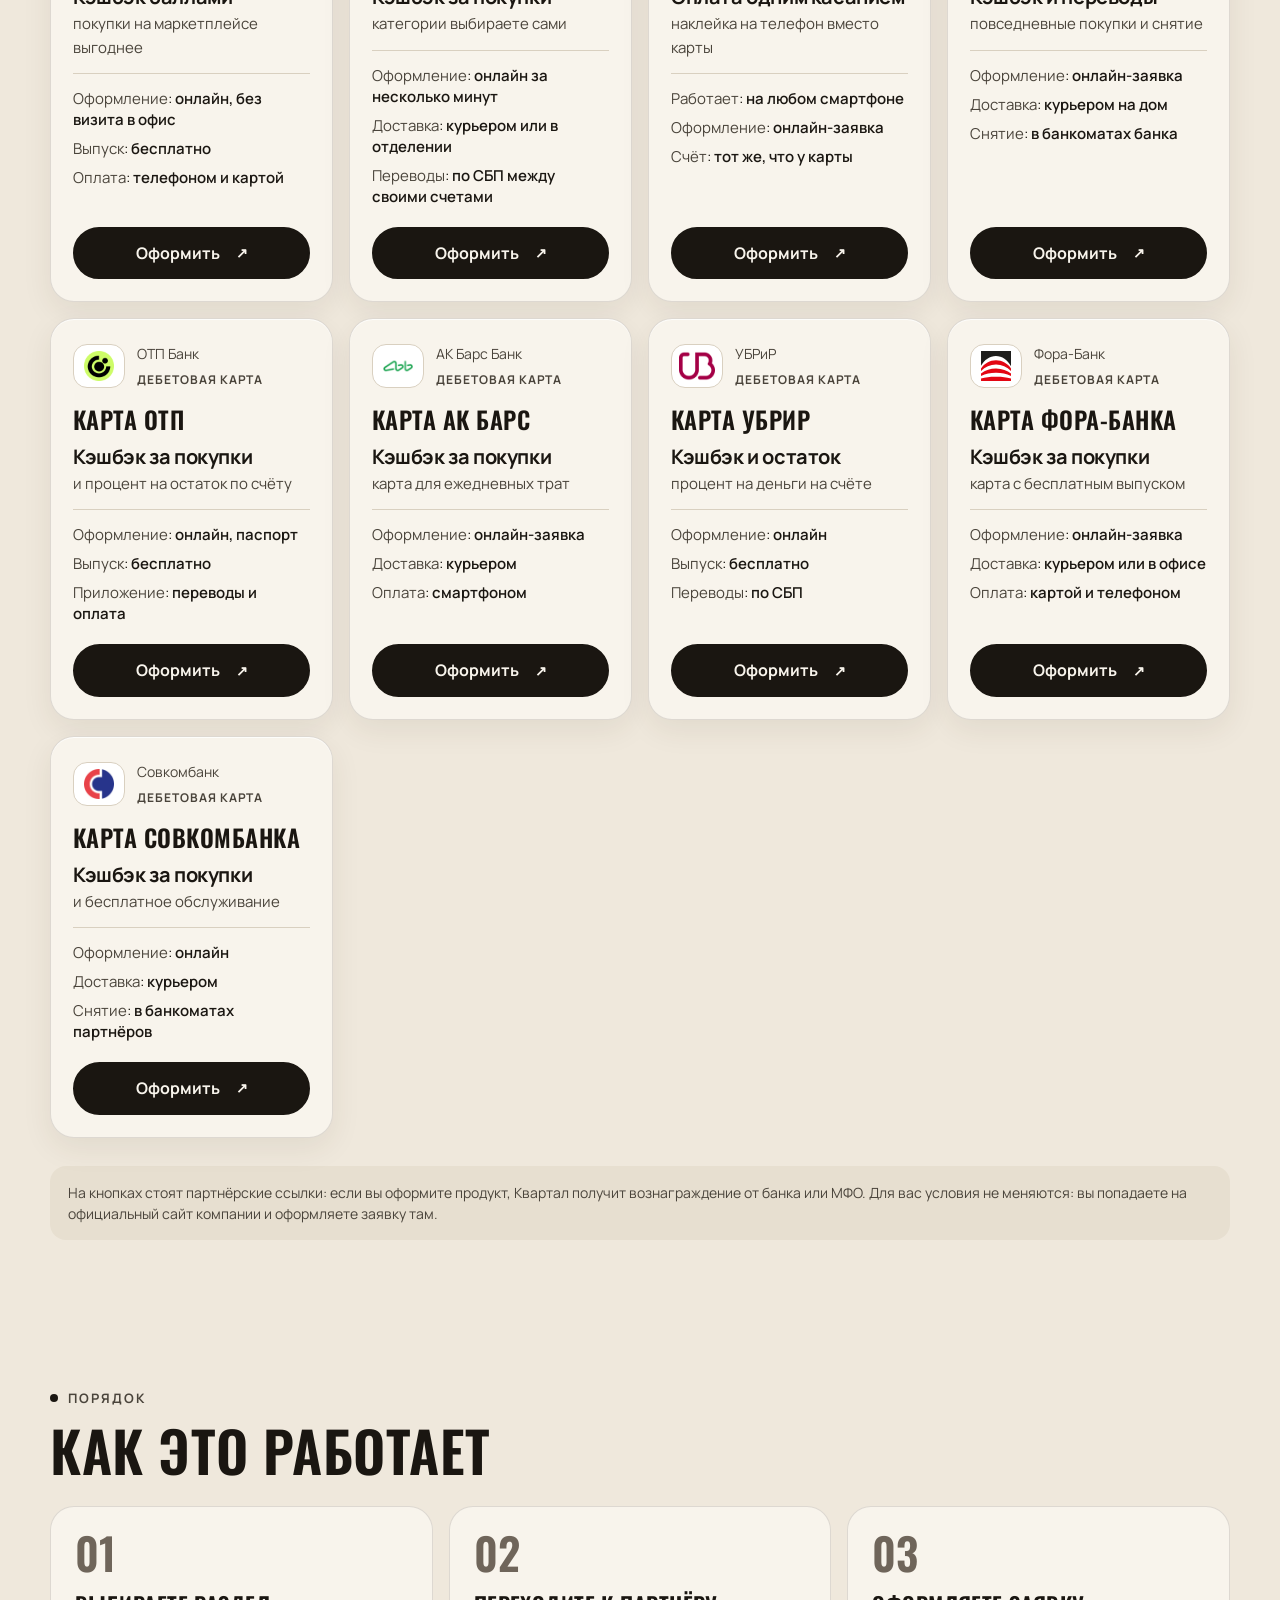
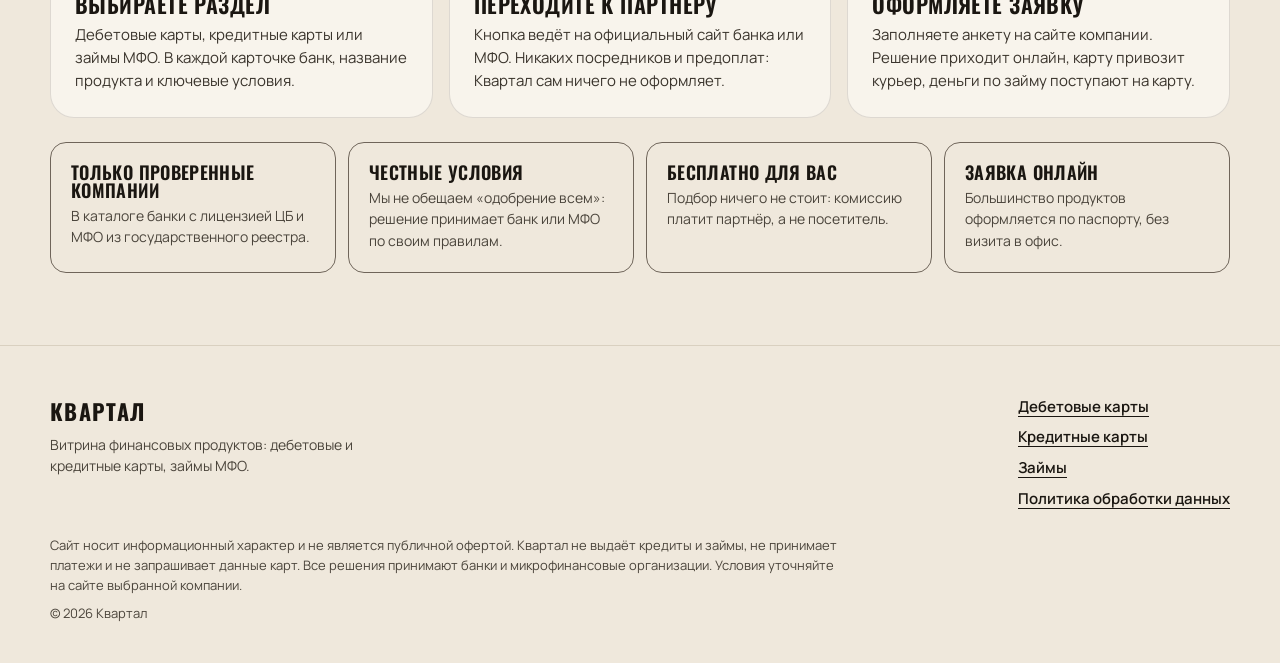
==== commit 33367bdc: "Квартал: правки по проверке доступности Co-Authored-By: Claude Fable 5.1 <noreply@anthropic.com>" ====
--- a/index.html
+++ b/index.html
@@ -3,18 +3,18 @@
 <head>
 <meta charset="utf-8">
 <meta name="viewport" content="width=device-width, initial-scale=1">
-<title>КВАРТАЛ — дебетовые и кредитные карты, займы МФО онлайн</title>
-<meta name="description" content="КВАРТАЛ — витрина проверенных предложений банков и МФО: дебетовые и кредитные карты, займы онлайн. Заявка на сайте партнёра за несколько минут.">
+<title>Квартал — дебетовые и кредитные карты, займы МФО онлайн</title>
+<meta name="description" content="Квартал — витрина проверенных предложений банков и МФО: дебетовые и кредитные карты, займы онлайн. Заявка на сайте партнёра за несколько минут.">
 <meta name="theme-color" content="#efe8dc">
 <link rel="icon" href="favicon.svg" type="image/svg+xml">
 <link rel="preconnect" href="https://fonts.googleapis.com">
 <link rel="preconnect" href="https://fonts.gstatic.com" crossorigin>
 <link rel="stylesheet" href="https://fonts.googleapis.com/css2?family=Oswald:wght@500;600;700&family=Manrope:wght@400;500;600;700&display=swap">
-<link rel="stylesheet" href="css/style.css?v=20260922">
+<link rel="stylesheet" href="css/style.css?v=20260925">
 </head>
 <body>
 
-<a class="skip-link" href="#main">Перейти к каталогу предложений</a>
+<a class="skip-link" href="#main">Перейти к основному содержимому</a>
 
 <!-- Декоративный фон: бумага, размытые пятна туши и силуэт города.
      Для скринридера это ничто — aria-hidden, клики сквозь него. -->
@@ -41,14 +41,14 @@
 
 <header class="head">
   <div class="wrap head__in">
-    <a class="brand" href="index.html" aria-label="КВАРТАЛ — на главную">
+    <a class="brand" href="index.html" aria-label="Квартал — на главную">
       <span class="brand__mark" aria-hidden="true">
         <svg viewBox="0 0 32 32" width="32" height="32" focusable="false" aria-hidden="true">
           <rect x="1" y="1" width="30" height="30" rx="8" fill="#1a1611"/>
           <path d="M9 8h4v7.2L19.4 8h5l-7 8.2L25 24h-5.1l-4.6-6.4L13 20.4V24H9z" fill="#efe8dc"/>
         </svg>
       </span>
-      <span class="brand__word">КВАРТАЛ</span>
+      <span class="brand__word">Квартал</span>
     </a>
 
     <nav class="head__nav" aria-label="Основная навигация">
@@ -71,38 +71,10 @@
     <div class="wrap">
       <div class="device">
 
-        <!-- Левая колонка: избранное предложение -->
-        <aside class="tile" aria-labelledby="tile-title">
-          <div class="tile__art" aria-hidden="true">
-            <span class="tile__chip">Кредитная карта</span>
-            <span class="tile__chip tile__chip--soft">Онлайн</span>
-          </div>
-          <div class="tile__body">
-            <h2 id="tile-title" class="tile__title">Кредитная карта ВТБ</h2>
-            <p class="tile__when">Льготный период · решение по анкете</p>
-
-            <div class="tile__who">
-              <span class="tile__logo"><img src="img/logos/vtb.png" alt="" width="36" height="28"></span>
-              <span><span class="tile__name">ВТБ</span><br><span class="tile__role">банк-партнёр</span></span>
-            </div>
-
-            <dl class="tile__meta">
-              <div><dt>Решение</dt><dd>онлайн по анкете</dd></div>
-              <div><dt>Доставка</dt><dd>курьером</dd></div>
-              <div><dt>Оплата</dt><dd>картой и телефоном</dd></div>
-            </dl>
-
-            <p class="tile__act">
-              <a class="btn btn--ghost btn--block" href="#catalog" data-jump="credit">Все кредитные карты</a>
-              <a class="btn btn--block" href="#catalog" data-jump="credit">Смотреть условия <span class="vh">кредитной карты ВТБ в каталоге</span></a>
-            </p>
-            <p class="tile__free">Подбор бесплатный</p>
-          </div>
-        </aside>
 
         <!-- Правая часть: заголовок и кнопки -->
         <div class="stage">
-          <nav class="pills" aria-label="Разделы">
+          <nav class="pills" aria-label="Быстрые переходы">
             <ul role="list">
               <li><a class="pill" href="#catalog">Каталог</a></li>
               <li><a class="pill" href="#how">Как это работает</a></li>
@@ -112,7 +84,7 @@
           <div class="stage__text">
             <p class="eyebrow"><span class="dot" aria-hidden="true"></span>29 проверенных предложений банков и МФО</p>
             <h1 id="hero-title">Найди свою<br>карту<br>и займ</h1>
-            <p class="stage__brand" aria-hidden="true">КВАРТАЛ&nbsp;’26</p>
+            <p class="stage__brand" aria-hidden="true"><span data-brand>Квартал</span>&nbsp;’26</p>
             <p class="stage__lead">Карты и займы, которые оформляются онлайн. Выбирайте предложение,
                читайте условия и отправляйте заявку прямо на сайте банка или МФО.</p>
             <p class="stage__act">
@@ -138,10 +110,39 @@
             <path d="M44 110h72M44 128h72M80 92v54" stroke="#a89b85" stroke-width="2"/>
             <path d="M420 62 a22 22 0 0 1 0 44 M436 48 a38 38 0 0 1 0 72 M452 34 a54 54 0 0 1 0 100" fill="none" stroke="#a89b85" stroke-width="3" stroke-linecap="round"/>
             <text x="44" y="252" font-family="Oswald, Impact, sans-serif" font-weight="600" font-size="34" letter-spacing="4" fill="#5c554b">0000  0000  0000  0000</text>
-            <text x="44" y="292" font-family="Manrope, Arial, sans-serif" font-weight="600" font-size="15" letter-spacing="3" fill="#7a6f5e">КВАРТАЛ · 2026</text>
+            <text x="44" y="292" font-family="Manrope, Arial, sans-serif" font-weight="600" font-size="15" letter-spacing="3" fill="#7a6f5e">Квартал · 2026</text>
             <circle cx="450" cy="262" r="26" fill="#1a1611" opacity=".85"/>
             <circle cx="480" cy="262" r="26" fill="#8a8073" opacity=".8"/>
           </svg>
+        </div>
+
+        <!-- Левая колонка: избранное предложение -->
+        <div class="tile">
+          <div class="tile__art" aria-hidden="true">
+            <span class="tile__chip">Кредитная карта</span>
+            <span class="tile__chip tile__chip--soft">Онлайн</span>
+          </div>
+          <div class="tile__body">
+            <h2 id="tile-title" class="tile__title">Кредитная карта ВТБ</h2>
+            <p class="tile__when">Льготный период · решение по анкете</p>
+
+            <div class="tile__who">
+              <span class="tile__logo"><img src="img/logos/vtb.png" alt="" width="36" height="28"></span>
+              <span><span class="tile__name">ВТБ</span><br><span class="tile__role">банк-партнёр</span></span>
+            </div>
+
+            <dl class="tile__meta">
+              <div><dt>Решение</dt><dd>онлайн по анкете</dd></div>
+              <div><dt>Доставка</dt><dd>курьером</dd></div>
+              <div><dt>Оплата</dt><dd>картой и телефоном</dd></div>
+            </dl>
+
+            <p class="tile__act">
+              <a class="btn btn--ghost btn--block" href="#catalog" data-jump="credit">Все кредитные карты</a>
+              <a class="btn btn--block" href="https://trk.ppdu.ru/click/7GixsqsU?erid=2SDnjeGCc2T" target="_blank" rel="noopener">Оформить<span class="vh"> — Кредитная карта ВТБ. Откроется в новой вкладке</span> <span class="ext" aria-hidden="true">↗</span></a>
+            </p>
+            <p class="tile__free">Подбор бесплатный</p>
+          </div>
         </div>
       </div>
 
@@ -168,7 +169,7 @@
       <div id="panels"></div>
 
       <p class="disclosure">На кнопках стоят партнёрские ссылки: если вы оформите продукт,
-         КВАРТАЛ получит вознаграждение от банка или МФО. Для вас условия не меняются:
+         Квартал получит вознаграждение от банка или МФО. Для вас условия не меняются:
          вы попадаете на официальный сайт компании и оформляете заявку там.</p>
     </div>
   </section>
@@ -192,7 +193,7 @@
           <span class="step__n" aria-hidden="true">02</span>
           <h3>Переходите к партнёру</h3>
           <p>Кнопка ведёт на официальный сайт банка или МФО. Никаких посредников
-             и предоплат: КВАРТАЛ сам ничего не оформляет.</p>
+             и предоплат: Квартал сам ничего не оформляет.</p>
         </li>
         <li class="step">
           <span class="step__n" aria-hidden="true">03</span>
@@ -228,11 +229,11 @@
 <footer class="foot">
   <div class="wrap foot__in">
     <div class="foot__brand">
-      <span class="brand__word">КВАРТАЛ</span>
+      <span class="brand__word">Квартал</span>
       <p>Витрина финансовых продуктов: дебетовые и кредитные карты, займы МФО.</p>
     </div>
 
-    <nav class="foot__nav" aria-label="Разделы сайта">
+    <nav class="foot__nav" aria-label="Навигация в подвале">
       <ul role="list">
         <li><a href="#catalog" data-jump="debit">Дебетовые карты</a></li>
         <li><a href="#catalog" data-jump="credit">Кредитные карты</a></li>
@@ -242,10 +243,10 @@
     </nav>
 
     <p class="foot__legal">Сайт носит информационный характер и не является публичной офертой.
-       КВАРТАЛ не выдаёт кредиты и займы, не принимает платежи и не запрашивает
+       Квартал не выдаёт кредиты и займы, не принимает платежи и не запрашивает
        данные карт. Все решения принимают банки и микрофинансовые организации.
        Условия уточняйте на сайте выбранной компании.
-       <span class="foot__year">© <span id="year">2026</span> КВАРТАЛ</span></p>
+       <span class="foot__year">© <span id="year">2026</span> Квартал</span></p>
   </div>
 </footer>
 
--- a/css/style.css
+++ b/css/style.css
@@ -13,10 +13,10 @@
   --paper-2:     #f8f4ec;   /* экран устройства, карточки */
   --paper-3:     #e7dfd0;   /* подложки, невыбранные вкладки */
   --ink:         #1a1611;   /* текст и заливка кнопок, 14,8:1 */
-  --ink-2:       #5c554b;   /* вторичный текст, 6,0:1 на бумаге */
+  --ink-2:       #4a443b;   /* вторичный текст, ≥4,9:1 даже поверх пятен фона */
   --ink-3:       #3a342c;   /* текст на светлой подложке экрана */
   --line:        #d9d0c0;   /* тонкие декоративные линии */
-  --line-strong: #8a8073;   /* рамки элементов управления, 3,2:1 */
+  --line-strong: #6f655a;   /* рамки элементов управления, ≥3:1 поверх фона */
   --wash:        #b8a98d;   /* цвет туши для фона */
   --focus:       #1a1611;
 
@@ -34,7 +34,7 @@
 *, *::before, *::after { box-sizing: border-box; }
 [hidden] { display: none !important; }
 
-html { scroll-behavior: smooth; -webkit-text-size-adjust: 100%; }
+html { scroll-behavior: smooth; scroll-padding-top: calc(var(--head-h) + 8px); -webkit-text-size-adjust: 100%; }
 
 body {
   margin: 0;
@@ -156,6 +156,7 @@
 
 /* избранное предложение */
 .tile {
+  grid-column: 1; grid-row: 1;
   display: flex; flex-direction: column;
   border-radius: var(--r-lg); overflow: hidden;
   background: var(--paper); border: 1px solid var(--line);
@@ -205,7 +206,7 @@
 .tile__free { text-align: center; font-size: 13px; color: var(--ink-2); }
 
 /* сцена справа */
-.stage { position: relative; display: flex; flex-direction: column; min-height: 520px; padding: 6px 6px 0; }
+.stage { grid-column: 2; grid-row: 1; position: relative; display: flex; flex-direction: column; min-height: 520px; padding: 6px 6px 0; }
 .pills ul { list-style: none; margin: 0; padding: 0; display: flex; gap: 8px; flex-wrap: wrap; }
 .pill {
   display: inline-flex; align-items: center; min-height: 40px; padding: 8px 16px;
@@ -220,7 +221,7 @@
   font-size: clamp(52px, 7vw, 96px); font-weight: 700; letter-spacing: -.005em; line-height: 1;
   overflow-wrap: anywhere;
 }
-.stage__brand { margin-top: 14px; font-family: var(--head); font-weight: 500; font-size: 22px; letter-spacing: .1em; color: var(--ink-2); }
+.stage__brand { margin-top: 14px; text-transform: uppercase; font-family: var(--head); font-weight: 500; font-size: 22px; letter-spacing: .1em; color: var(--ink-2); }
 .stage__lead { margin-top: 22px; max-width: 440px; color: var(--ink-3); font-size: 17px; }
 .stage__act { display: flex; gap: 10px; flex-wrap: wrap; margin-top: 28px; }
 
@@ -239,7 +240,8 @@
 
 @media (max-width: 960px) {
   .device { grid-template-columns: 1fr; padding: 16px; }
-  .tile { order: 2; }
+  .tile { grid-column: 1; grid-row: 2; }
+  .stage { grid-column: 1; grid-row: 1; }
   .stage { min-height: 0; padding-bottom: 36px; }
   .stage__text { padding-left: 0; padding-top: 24px; }
   .stage__card { position: relative; right: auto; bottom: auto; margin: 28px -10px -60px auto; width: 78%; }
@@ -344,3 +346,11 @@
   *, *::before, *::after { transition: none !important; animation: none !important; }
   .card:hover, .btn:hover { transform: none; }
 }
+
+/* ── текстовые страницы (privacy.html) ─────────────────────────────── */
+.doc { padding: 56px 0 80px; }
+.doc__in { max-width: 720px; background: var(--paper-2); border: 1px solid rgba(26, 22, 17, .12); border-radius: var(--r-lg); padding: 36px clamp(20px, 4vw, 44px); }
+.doc__in h1 { font-size: clamp(34px, 5vw, 52px); margin-bottom: 18px; }
+.doc__in h2 { font-size: 24px; margin: 28px 0 10px; }
+.doc__in p, .doc__in li { color: var(--ink-3); font-size: 16px; margin-bottom: 12px; }
+.doc__lead { font-size: 18px; color: var(--ink-2); }
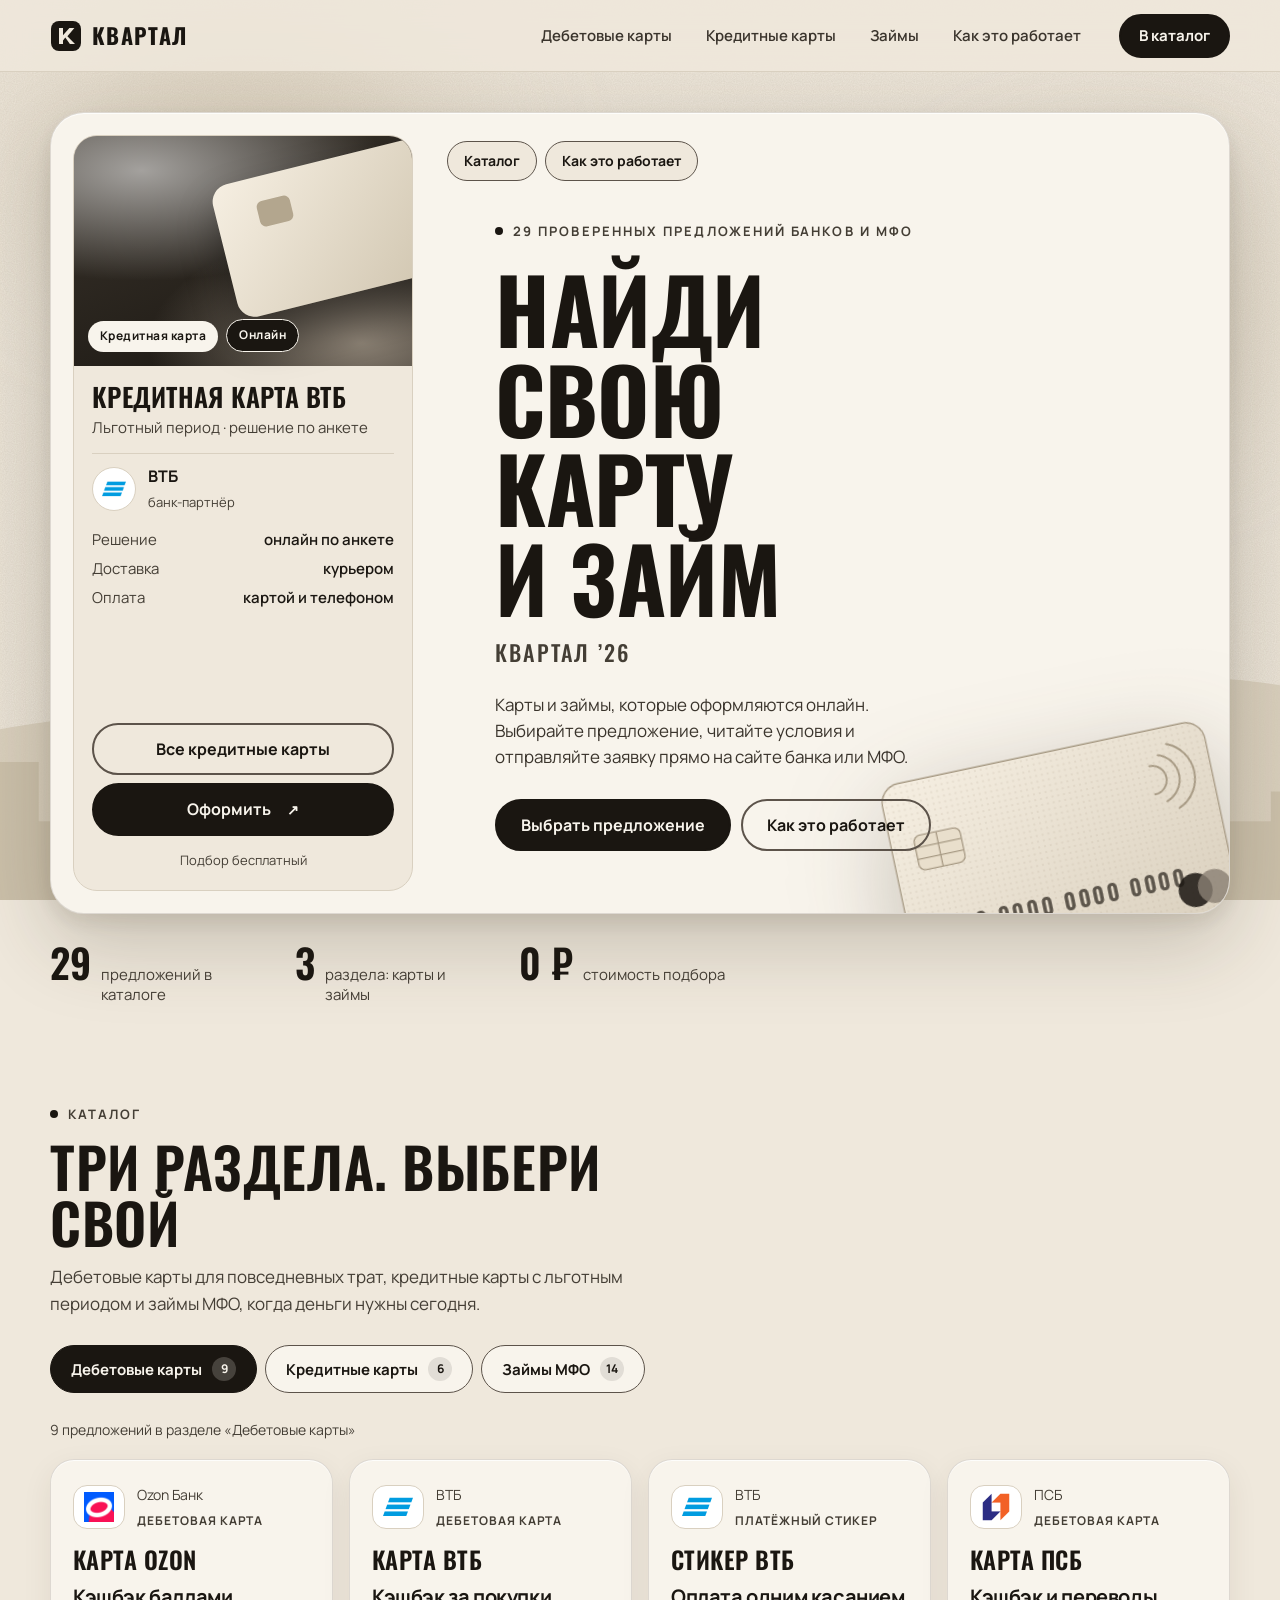
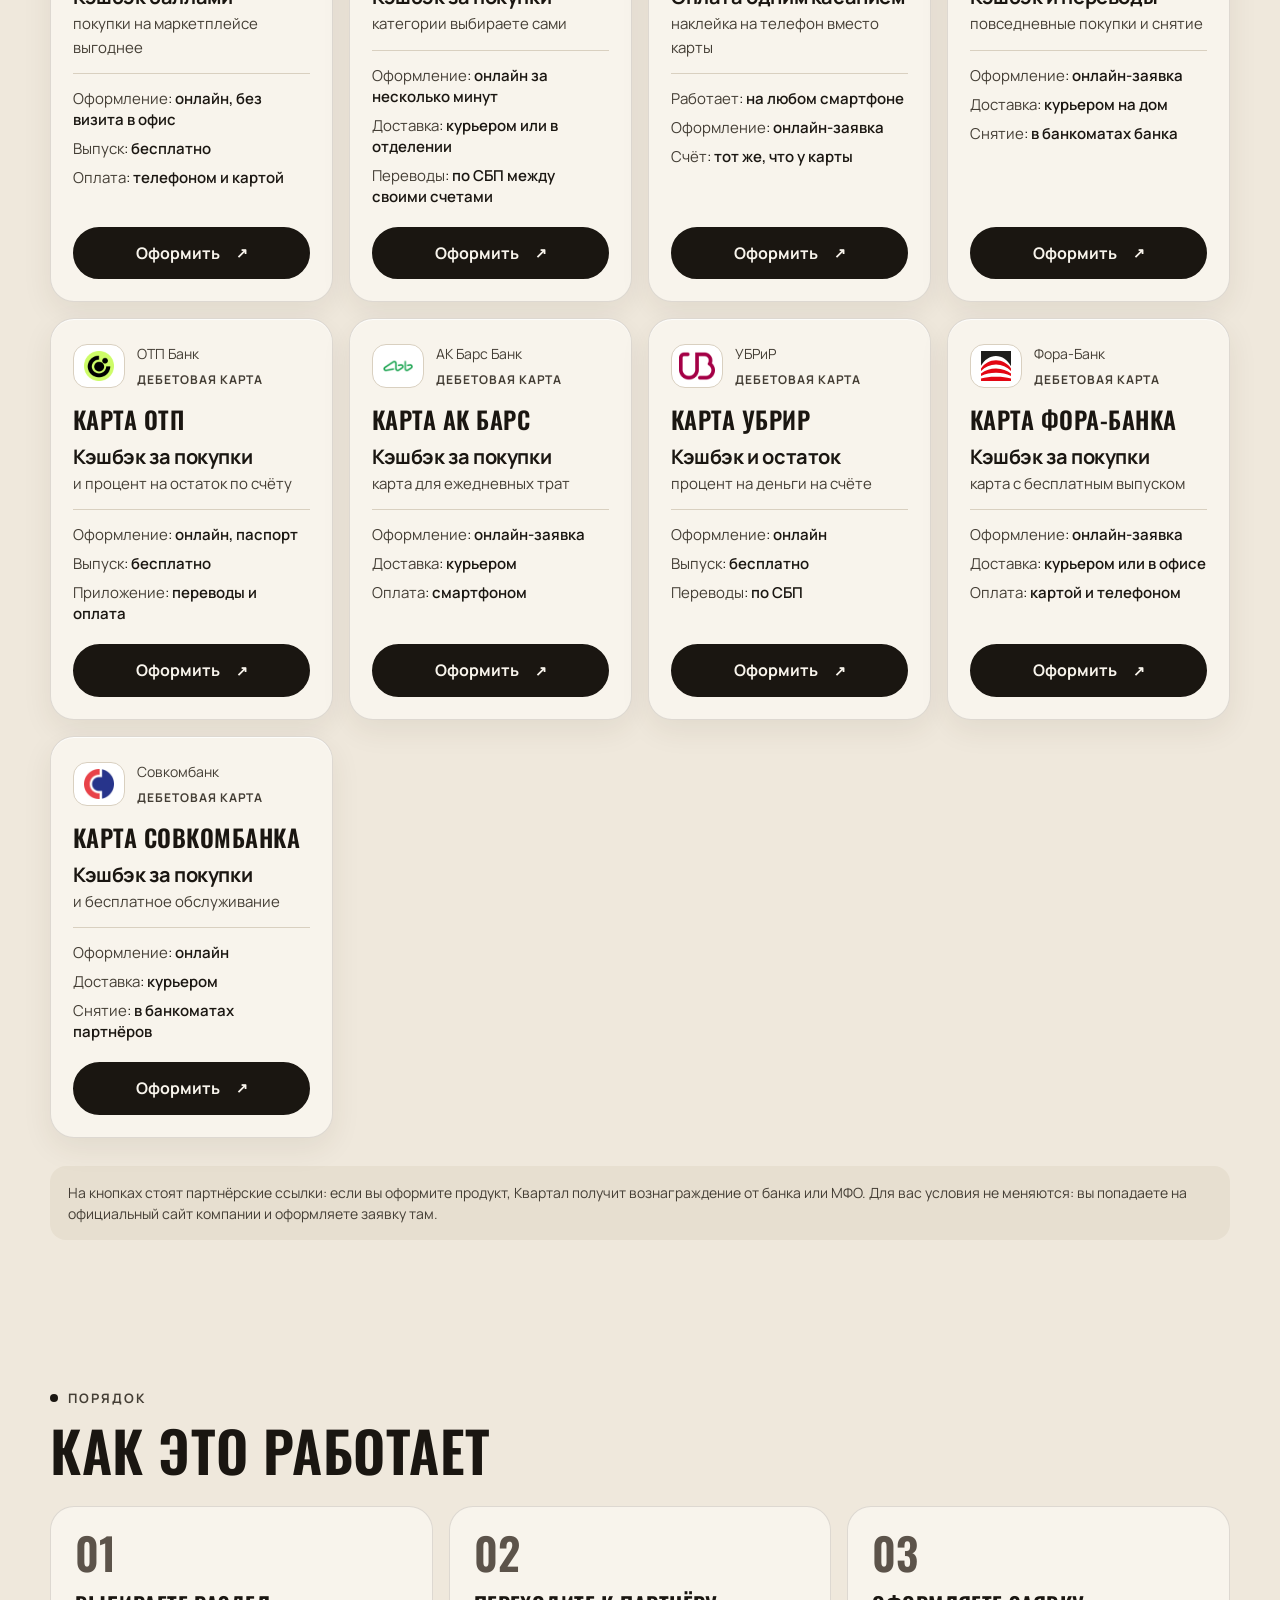
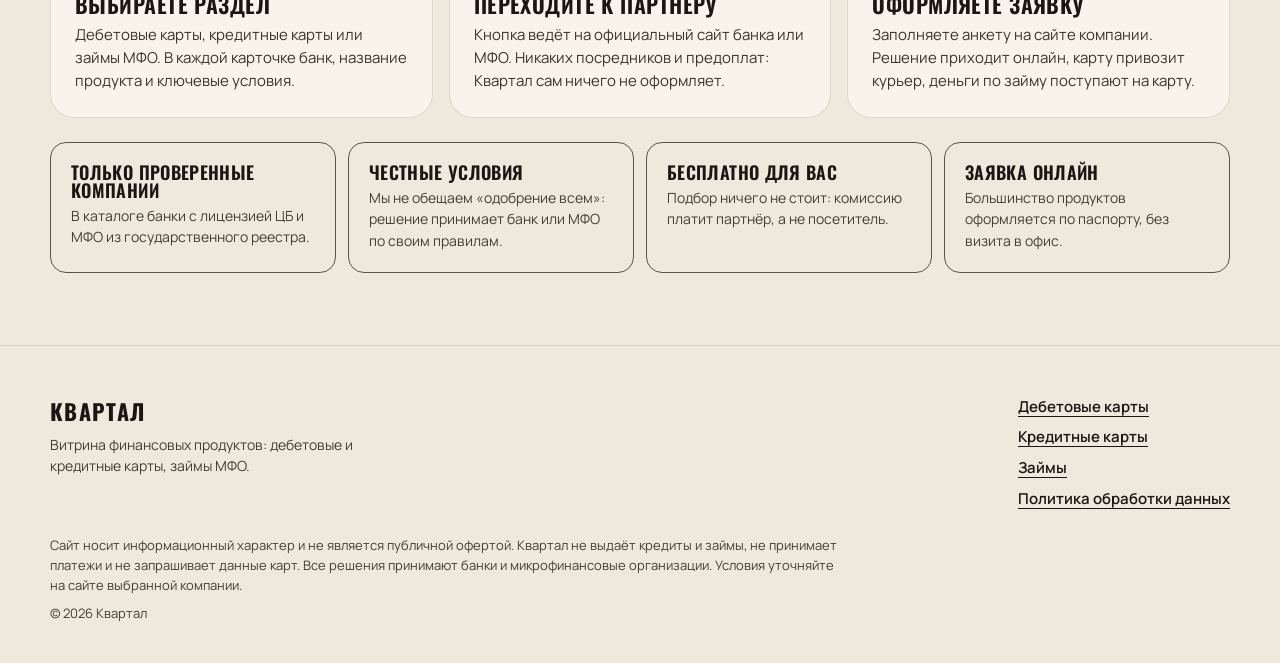
==== commit fd8f7b95: "Квартал: контраст рамок и вторичного текста Co-Authored-By: Claude Fable 5.1 <noreply@anthropic.com>" ====
--- a/index.html
+++ b/index.html
@@ -10,7 +10,7 @@
 <link rel="preconnect" href="https://fonts.googleapis.com">
 <link rel="preconnect" href="https://fonts.gstatic.com" crossorigin>
 <link rel="stylesheet" href="https://fonts.googleapis.com/css2?family=Oswald:wght@500;600;700&family=Manrope:wght@400;500;600;700&display=swap">
-<link rel="stylesheet" href="css/style.css?v=20260925">
+<link rel="stylesheet" href="css/style.css?v=20260925b">
 </head>
 <body>
 
--- a/css/style.css
+++ b/css/style.css
@@ -13,10 +13,10 @@
   --paper-2:     #f8f4ec;   /* экран устройства, карточки */
   --paper-3:     #e7dfd0;   /* подложки, невыбранные вкладки */
   --ink:         #1a1611;   /* текст и заливка кнопок, 14,8:1 */
-  --ink-2:       #4a443b;   /* вторичный текст, ≥4,9:1 даже поверх пятен фона */
+  --ink-2:       #443e35;   /* вторичный текст, ≥4,9:1 даже поверх пятен фона */
   --ink-3:       #3a342c;   /* текст на светлой подложке экрана */
   --line:        #d9d0c0;   /* тонкие декоративные линии */
-  --line-strong: #6f655a;   /* рамки элементов управления, ≥3:1 поверх фона */
+  --line-strong: #5c534a;   /* рамки элементов управления, ≥3:1 поверх фона */
   --wash:        #b8a98d;   /* цвет туши для фона */
   --focus:       #1a1611;
 
